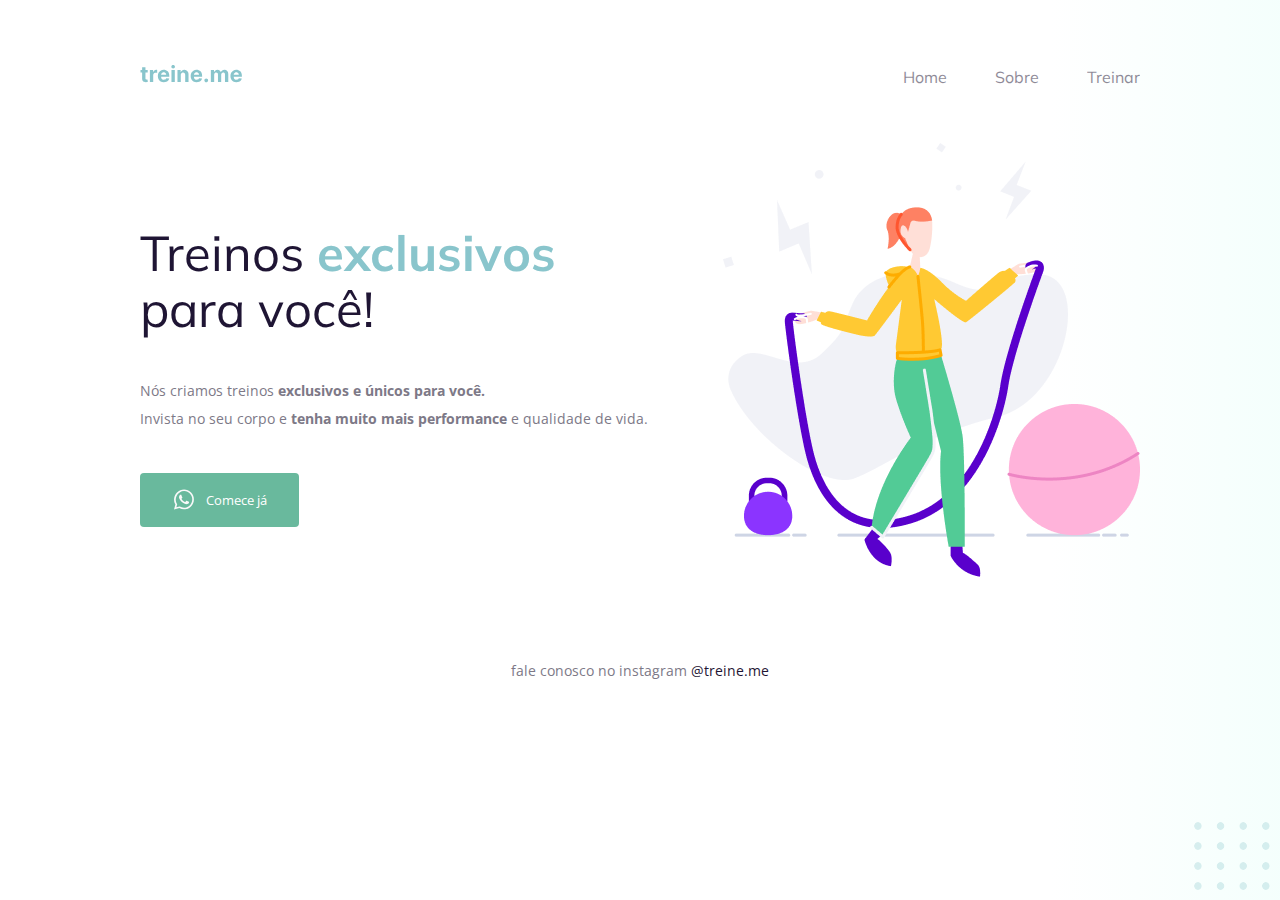
==== desafio-med-02/index.html @ efd351b1 "Add files via upload" ====
<!DOCTYPE html>
<html lang="pt-br">
  <head>
    <link rel="preconnect" href="https://fonts.googleapis.com">
    <link rel="preconnect" href="https://fonts.gstatic.com" crossorigin>
    <meta charset="UTF-8" />
    <meta name="viewport" content="width=device-width, initial-scale=1.0" />
    <link href="https://fonts.googleapis.com/css2?family=Mulish:wght@400;700&family=Open+Sans:wght@400;700&display=swap" rel="stylesheet">
    
    <link rel="stylesheet" href="style.css">
    <title>Treine me</title>
    
  </head>
    <body>
      <div class="page">
        <nav>
            <a id="logo" href="#">
              <img src="images/logo.svg" alt="Treine.me" />
            </a>
            <ul>
              <li><a href="#">Home</a></li>
              <li><a href="#">Sobre</a></li>
              <li><a href="#">Treinar</a></li>
            </ul>
        </nav>
        
        <main>
            <section>
              <h1>Treinos <span>exclusivos</span> para você!</h1>

              <p>
                Nós criamos treinos <strong>exclusivos e únicos para você.</strong></br>
                Invista no seu corpo e <strong>tenha muito mais performance</strong> e qualidade de vida.
              </p>

              <button>
                <img src="images/whats.svg" alt="Ícone do whatsapp">
                Comece já
              </button>
            </section>
            
            <img src="images/img.png" alt="Desenho de uma mulher pulando corta numa academia.">
        </main>

        <footer>
            fale conosco no instagram <a href="https://instagram.com/treineme" target="_blank">@treine.me</a>
        </footer>
      </div>

      <img id="balls" src="images/balls.svg" alt="Bolinhas decorativas verdes no canto inferior direito da página.">

    </body>
</html>
---- desafio-med-02/style.css ----
body {
  margin: 0;
  font-family: "Open Sans", sans-serif;
  background: linear-gradient(90deg, rgb(227, 255, 248, 0) 82.08%, rgb(227, 255, 248, 0.38) 100%);
  min-height: 100vh;
}
  
.page {
  width: 1000px;
  margin: 0 auto;
  padding-top: 65px;
}

nav {
  display: flex;
  justify-content: space-between;
  align-items: center;

  margin-bottom: 55px;
}

ul {
  display: flex;
  list-style: none;
  gap: 48px;
  margin: 0;
  padding: 0;
}

a {
  color: #1F1534;
  text-decoration: none;
  transition: all 0.3s ease;
}

ul li a {
    opacity: 0.5;
}

ul li a:hover {
  font-weight: bold;
  opacity: 1;
}

main {
  display: flex;
  align-items: center;
  justify-content: space-between;
}

h1,ul {
  font-family: "Mulish", sans-serif;
}

h1 {
  font-weight: normal;
  font-size: 49px;
  line-height: 56px;
  color: #1f1534;

  width: 490px;
}

h1 span {
  color: #89c5cc;
  font-weight: bold;
}

section p {
  font-size: 14px;
  line-height: 28px;
  color: #7d7987;

  margin: 40px 0;
}

button {
  color: white;
  font-family: "Open Sans", sans-serif;

  background: #69B99D;
  border: none;
  border-radius: 4px;
  padding: 14px 32px 15px;

  display: flex;
  justify-content: center;
  align-items: center;
  gap: 10px;

  transition: background-color 0.3s ease;
  cursor: pointer;
}

button:hover {
    background: #4EA788;
}

footer {
  color: #7D7987;
  font-size: 14px;
  line-height: 28px;

  text-align: center;
  margin-top: 80px;
}

footer a {
  text-decoration: none;
  transition: all 0.3s ease;
}

footer a:hover {
font-weight: bold;
}

#balls {
  position: fixed;
  right: 0px;
  bottom: 0px;
}
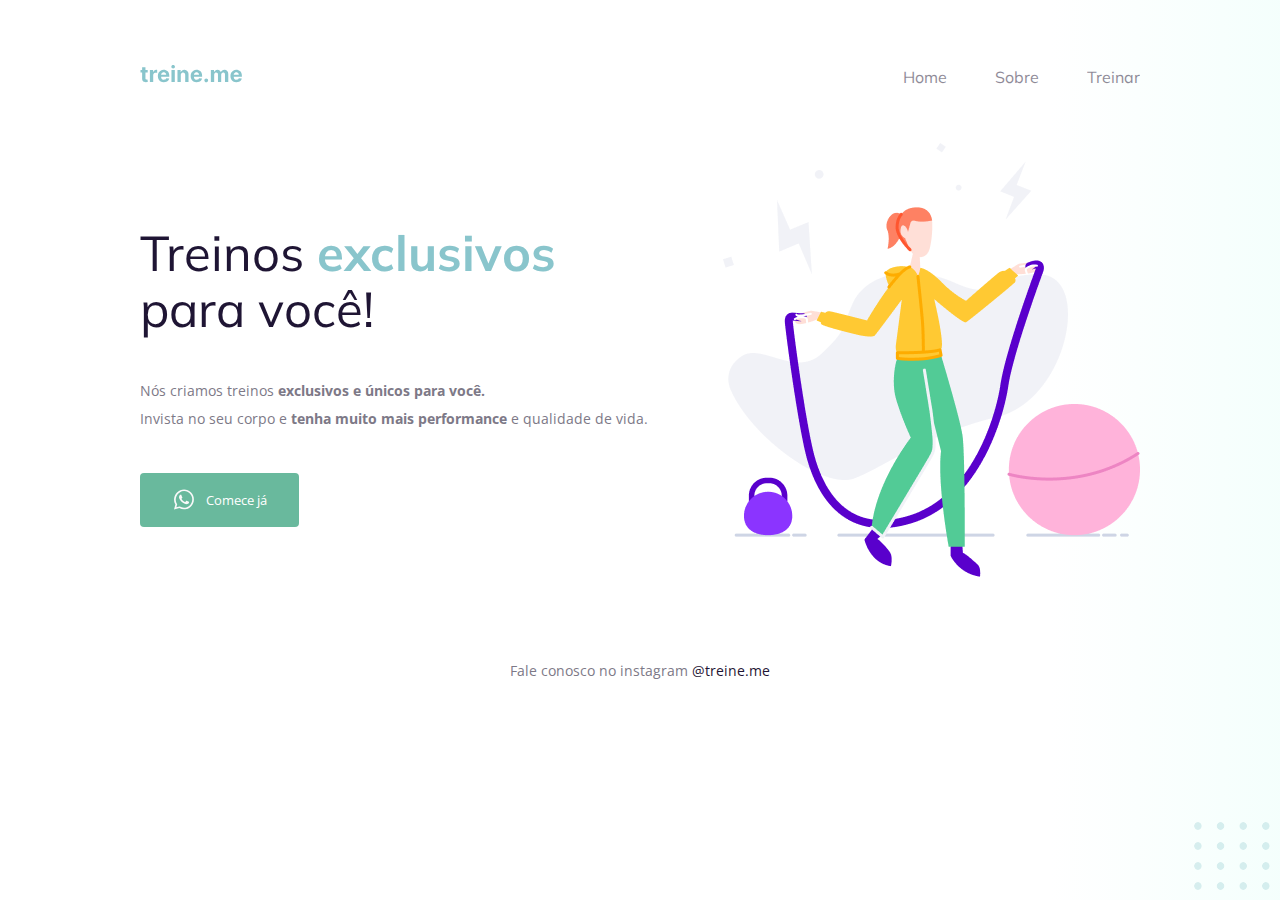
==== commit 383733e5: "atualizacao do @" ====
--- a/desafio-med-02/index.html
+++ b/desafio-med-02/index.html
@@ -43,7 +43,7 @@
         </main>
 
         <footer>
-            fale conosco no instagram <a href="https://instagram.com/treineme" target="_blank">@treine.me</a>
+            Fale conosco no instagram <a href="https://instagram.com/arthurrkss" target="_blank">@treine.me</a>
         </footer>
       </div>
 
